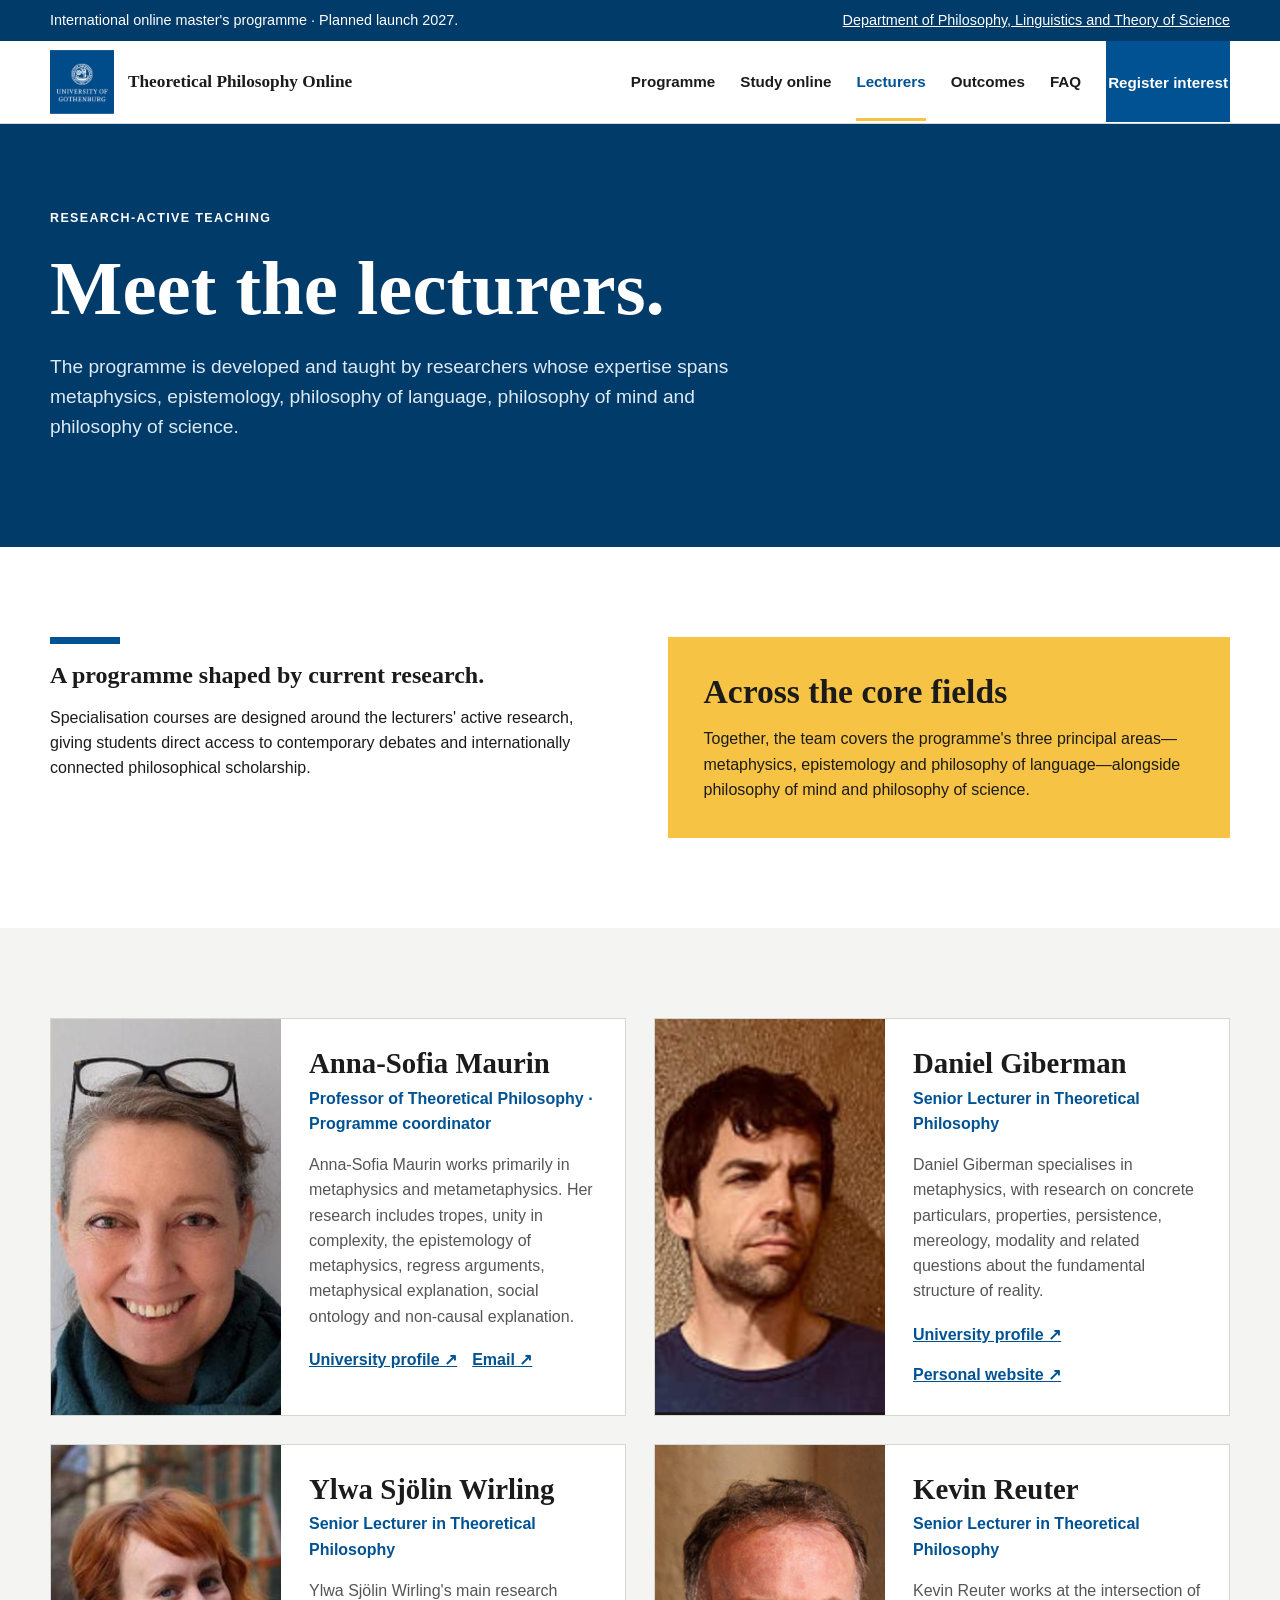
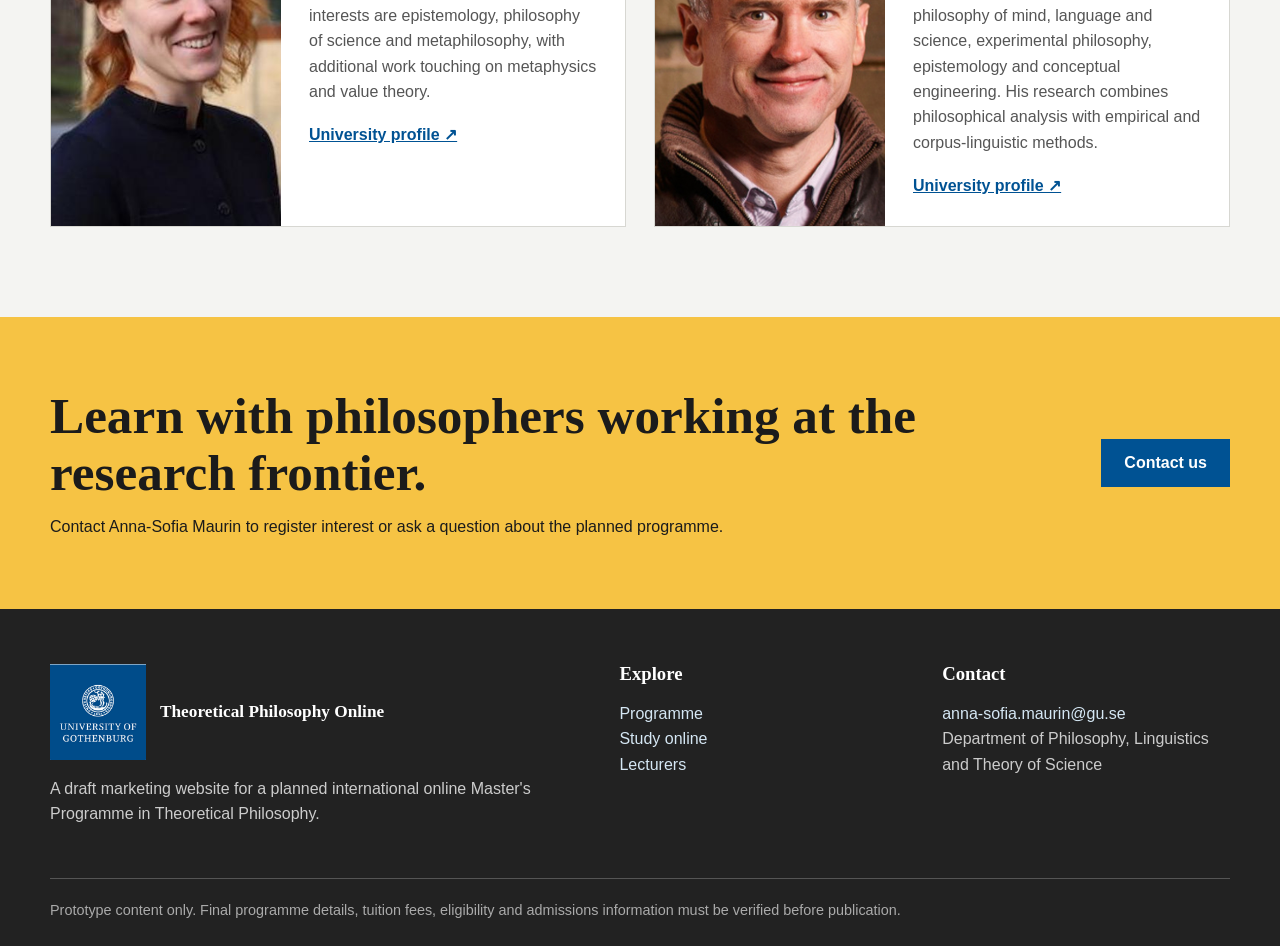
==== lecturers.html @ 655b28df "Add files via upload" ====
<!DOCTYPE html>
<html lang="en">
<head>
  <meta charset="UTF-8" />
  <meta name="viewport" content="width=device-width, initial-scale=1.0" />
  <meta name="description" content="Meet the lecturers teaching the Online Master's Programme in Theoretical Philosophy at the University of Gothenburg." />
  <title>Lecturers | Online Master's in Theoretical Philosophy</title>
  <link rel="stylesheet" href="style.css" />
</head>
<body>
  <div class="topbar"><div class="wrap"><span>International online master's programme · Planned launch 2027.</span><a href="https://www.gu.se/en/flov">Department of Philosophy, Linguistics and Theory of Science</a></div></div>
  <header><div class="wrap"><nav aria-label="Main navigation">
    <a class="brand" href="index.html"><span class="gu-logo-crop" aria-hidden="true"><img src="images/university-of-gothenburg.png" alt=""></span><span class="brand-text"><strong>Theoretical Philosophy Online</strong></span></a>
    <button class="menu" aria-label="Open menu" aria-expanded="false">☰</button>
    <div class="nav-links"><a href="index.html#programme">Programme</a><a href="index.html#study-online">Study online</a><a class="active" href="lecturers.html">Lecturers</a><a href="index.html#outcomes">Outcomes</a><a href="index.html#faq">FAQ</a><a class="btn" href="index.html#interest">Register interest</a></div>
  </nav></div></header>
  <main>
    <section class="page-hero"><div class="wrap"><div class="kicker">Research-active teaching</div><h1>Meet the lecturers.</h1><p>The programme is developed and taught by researchers whose expertise spans metaphysics, epistemology, philosophy of language, philosophy of mind and philosophy of science.</p></div></section>
    <section class="section"><div class="wrap team-intro"><div><div class="blue-rule"></div><h2>A programme shaped by current research.</h2><p>Specialisation courses are designed around the lecturers' active research, giving students direct access to contemporary debates and internationally connected philosophical scholarship.</p></div><aside class="team-callout"><h2>Across the core fields</h2><p>Together, the team covers the programme's three principal areas—metaphysics, epistemology and philosophy of language—alongside philosophy of mind and philosophy of science.</p></aside></div></section>
    <section class="section alt"><div class="wrap staff-grid">
      <article class="staff-card"><div class="staff-photo"><img src="images/anna-sofia-maurin.png" alt="Portrait of Anna-Sofia Maurin" /></div><div class="staff-copy"><h2>Anna-Sofia Maurin</h2><div class="role">Professor of Theoretical Philosophy · Programme coordinator</div><p>Anna-Sofia Maurin works primarily in metaphysics and metametaphysics. Her research includes tropes, unity in complexity, the epistemology of metaphysics, regress arguments, metaphysical explanation, social ontology and non-causal explanation.</p><div class="staff-links"><a href="https://www.gu.se/en/about/find-staff/anna-sofiamaurin">University profile ↗</a><a href="mailto:anna-sofia.maurin@gu.se">Email ↗</a></div></div></article>
      <article class="staff-card"><div class="staff-photo"><img src="images/daniel-giberman.png" alt="Portrait of Daniel Giberman" /></div><div class="staff-copy"><h2>Daniel Giberman</h2><div class="role">Senior Lecturer in Theoretical Philosophy</div><p>Daniel Giberman specialises in metaphysics, with research on concrete particulars, properties, persistence, mereology, modality and related questions about the fundamental structure of reality.</p><div class="staff-links"><a href="https://www.gu.se/en/about/find-staff/danielgiberman">University profile ↗</a><a href="https://www.danielgiberman.com/">Personal website ↗</a></div></div></article>
      <article class="staff-card"><div class="staff-photo"><img src="images/ylwa-sjolin-wirling.png" alt="Portrait of Ylwa Sjölin Wirling" /></div><div class="staff-copy"><h2>Ylwa Sjölin Wirling</h2><div class="role">Senior Lecturer in Theoretical Philosophy</div><p>Ylwa Sjölin Wirling's main research interests are epistemology, philosophy of science and metaphilosophy, with additional work touching on metaphysics and value theory.</p><div class="staff-links"><a href="https://www.gu.se/en/about/find-staff/ylwasjolinwirling">University profile ↗</a></div></div></article>
      <article class="staff-card"><div class="staff-photo"><img src="images/kevin-reuter.png" alt="Portrait of Kevin Reuter" /></div><div class="staff-copy"><h2>Kevin Reuter</h2><div class="role">Senior Lecturer in Theoretical Philosophy</div><p>Kevin Reuter works at the intersection of philosophy of mind, language and science, experimental philosophy, epistemology and conceptual engineering. His research combines philosophical analysis with empirical and corpus-linguistic methods.</p><div class="staff-links"><a href="https://www.gu.se/en/about/find-staff/kevinreuter">University profile ↗</a></div></div></article>
    </div></section>
    <section class="cta"><div class="wrap cta-box"><div><h2>Learn with philosophers working at the research frontier.</h2><p>Contact Anna-Sofia Maurin to register interest or ask a question about the planned programme.</p></div><a class="btn" href="mailto:anna-sofia.maurin@gu.se?subject=Online%20Master%27s%20in%20Theoretical%20Philosophy">Contact us</a></div></section>
  </main>
  <footer><div class="wrap"><div class="footer-grid"><div><a class="brand" href="index.html" style="color:white"><span class="gu-logo-crop gu-logo-footer" aria-hidden="true"><img src="images/university-of-gothenburg.png" alt=""></span><span class="brand-text"><strong>Theoretical Philosophy Online</strong></span></a><p>A draft marketing website for a planned international online Master's Programme in Theoretical Philosophy.</p></div><div><h3>Explore</h3><p><a href="index.html#programme">Programme</a><br><a href="index.html#study-online">Study online</a><br><a href="lecturers.html">Lecturers</a></p></div><div><h3>Contact</h3><p><a href="mailto:anna-sofia.maurin@gu.se">anna-sofia.maurin@gu.se</a><br>Department of Philosophy, Linguistics and Theory of Science</p></div></div><div class="fineprint">Prototype content only. Final programme details, tuition fees, eligibility and admissions information must be verified before publication.</div></div></footer>
  <script>const b=document.querySelector('.menu'),n=document.querySelector('.nav-links');b.addEventListener('click',()=>{const o=n.classList.toggle('open');b.setAttribute('aria-expanded',o?'true':'false')});</script>
</body>
</html>
---- style.css ----
:root{
  --gu-blue:#005293;
  --gu-blue-dark:#003b6a;
  --gu-blue-pale:#e7f1f8;
  --gu-yellow:#f6c344;
  --ink:#1b1b1b;
  --muted:#555;
  --paper:#fff;
  --soft:#f4f4f2;
  --line:#d7d7d2;
  --max:1180px;
}
*{box-sizing:border-box}html{scroll-behavior:smooth}body{margin:0;color:var(--ink);background:var(--paper);font-family:Arial,Helvetica,sans-serif;line-height:1.58}a{color:inherit}.wrap{width:min(calc(100% - 40px),var(--max));margin:auto}.topbar{background:var(--gu-blue-dark);color:#fff;padding:9px 20px;font-size:.9rem}.topbar .wrap{display:flex;justify-content:space-between;gap:20px}.topbar a{color:#fff}header{position:sticky;top:0;z-index:30;background:#fff;border-bottom:1px solid var(--line)}nav{min-height:82px;display:flex;align-items:center;justify-content:space-between;gap:28px}.brand{text-decoration:none;display:flex;align-items:center;gap:14px;font-weight:700}.gu-logo-crop{--logo-size:64px;position:relative;display:block;flex:0 0 var(--logo-size);width:var(--logo-size);height:var(--logo-size);overflow:hidden}.gu-logo-crop img{position:absolute;width:calc(var(--logo-size) * 1.875);max-width:none;height:auto;left:calc(var(--logo-size) * -0.4375);top:calc(var(--logo-size) * -0.109375)}.gu-logo-footer{--logo-size:96px}.brand-text small{display:block;text-transform:uppercase;letter-spacing:.08em;font-size:.65rem;color:var(--muted)}.brand-text strong{display:block;font-family:Georgia,serif;font-size:1.08rem}.nav-links{display:flex;align-items:center;gap:25px}.nav-links a{text-decoration:none;font-weight:700;font-size:.95rem;border-bottom:3px solid transparent;padding:28px 0 24px}.nav-links a:hover,.nav-links a.active{border-color:var(--gu-yellow);color:var(--gu-blue)}.btn{display:inline-flex;align-items:center;justify-content:center;min-height:48px;padding:0 21px;background:var(--gu-blue);color:#fff;text-decoration:none;font-weight:700;border:2px solid var(--gu-blue);transition:.2s}.btn:hover{background:var(--gu-blue-dark);border-color:var(--gu-blue-dark)}.btn-outline{background:transparent;color:var(--gu-blue)}.menu{display:none;border:0;background:none;font-size:1.6rem}.hero{background:linear-gradient(90deg,var(--gu-blue-dark) 0 67%,var(--gu-yellow) 67%);color:#fff}.hero-grid{display:grid;grid-template-columns:1.45fr .55fr;min-height:650px}.hero-copy{padding:105px 70px 95px 0}.kicker{text-transform:uppercase;letter-spacing:.11em;font-weight:700;font-size:.78rem;margin-bottom:18px}.hero h1,.page-hero h1,h2,h3{font-family:Georgia,'Times New Roman',serif;line-height:1.12;margin:0}.hero h1{font-size:clamp(3.2rem,6.3vw,6.4rem);max-width:850px}.hero p{font-size:1.22rem;max-width:700px;color:#e3eef5;margin:27px 0 32px}.hero-actions{display:flex;flex-wrap:wrap;gap:12px}.hero .btn{background:#fff;color:var(--gu-blue-dark);border-color:#fff}.hero .btn-outline{background:transparent;color:#fff}.hero-side{color:var(--ink);display:flex;align-items:flex-end;padding:45px 0 45px 38px}.factbox{background:#fff;padding:30px;width:100%;box-shadow:0 14px 35px rgba(0,0,0,.13)}.factbox h3{font-size:1.7rem;margin-bottom:15px}.fact{padding:14px 0;border-top:1px solid var(--line)}.fact strong{display:block;color:var(--gu-blue)}.fact span{font-size:.94rem;color:var(--muted)}.section{padding:90px 0}.section.alt{background:var(--soft)}.section-head{max-width:800px;margin-bottom:42px}.section-head h2{font-size:clamp(2.4rem,4.2vw,4.2rem)}.section-head p{font-size:1.12rem;color:var(--muted);margin:17px 0 0}.blue-rule{width:70px;height:7px;background:var(--gu-blue);margin-bottom:18px}.pillar-grid{display:grid;grid-template-columns:repeat(4,1fr);gap:22px}.pillar{border-top:8px solid var(--gu-blue);background:#fff;padding:28px 24px;min-height:245px}.pillar:nth-child(even){border-color:var(--gu-yellow)}.pillar h3{font-size:1.45rem;margin:22px 0 10px}.pillar p{color:var(--muted);margin:0}.programme-grid{display:grid;grid-template-columns:.85fr 1.15fr;gap:55px}.programme-note{background:var(--gu-blue);color:#fff;padding:38px;align-self:start;position:sticky;top:110px}.programme-note h3{font-size:2rem}.programme-note p{color:#dceaf4}.mini-list{display:grid;gap:12px;margin-top:25px}.mini-list b{display:inline-block;width:50px;color:var(--gu-yellow)}.courses{display:grid;gap:16px}.course{background:#fff;border:1px solid var(--line);display:grid;grid-template-columns:100px 1fr}.course-code{background:var(--gu-blue-pale);color:var(--gu-blue);font-weight:800;display:grid;place-items:center;text-align:center;padding:20px}.course-copy{padding:24px}.course h3{font-size:1.45rem;margin-bottom:7px}.course p{margin:0;color:var(--muted)}.format-grid{display:grid;grid-template-columns:1fr 1fr;gap:24px}.format-card{padding:38px;background:var(--gu-blue);color:#fff}.format-card.yellow{background:var(--gu-yellow);color:var(--ink)}.format-card h3{font-size:2rem;margin-bottom:14px}.checklist{display:grid;gap:10px;margin-top:20px}.checklist div:before{content:'→';font-weight:800;margin-right:10px}.timeline{display:grid;grid-template-columns:repeat(4,1fr);border-top:6px solid var(--gu-blue)}.step{padding:25px 24px 0 0}.step b{display:block;color:var(--gu-blue);margin-bottom:8px}.step span{color:var(--muted)}.quote{background:var(--gu-blue-dark);color:#fff;padding:55px;display:grid;grid-template-columns:1fr auto;gap:35px;align-items:end}.quote blockquote{font-family:Georgia,serif;font-size:clamp(2rem,3.8vw,3.8rem);line-height:1.14;margin:0}.quote p{color:#dceaf4}.faq{max-width:900px}.faq details{border-top:1px solid var(--line);padding:0}.faq summary{font-weight:700;cursor:pointer;padding:20px 0}.faq p{color:var(--muted);margin:0 0 20px}.cta{background:var(--gu-yellow);padding:70px 0}.cta-box{display:grid;grid-template-columns:1fr auto;gap:35px;align-items:center}.cta h2{font-size:clamp(2.2rem,4vw,4rem)}.cta p{margin:12px 0 0;max-width:720px}.page-hero{background:var(--gu-blue-dark);color:#fff;padding:85px 0}.page-hero h1{font-size:clamp(3rem,6vw,5.7rem);max-width:850px}.page-hero p{font-size:1.2rem;color:#dceaf4;max-width:730px}.staff-grid{display:grid;grid-template-columns:1fr 1fr;gap:28px}.staff-card{border:1px solid var(--line);background:#fff;display:grid;grid-template-columns:230px 1fr;min-height:310px}.staff-monogram{background:var(--gu-blue-pale);display:grid;place-items:center;font-family:Georgia,serif;font-size:3rem;color:var(--gu-blue)}.staff-card:nth-child(2n) .staff-monogram{background:#fff1bf;color:#6b4d00}.staff-copy{padding:28px}.staff-copy h2{font-size:1.8rem}.role{font-weight:700;color:var(--gu-blue);margin:6px 0 15px}.staff-copy p{color:var(--muted)}.staff-links{display:flex;flex-wrap:wrap;gap:15px;margin-top:18px}.staff-links a{color:var(--gu-blue);font-weight:700}.team-intro{display:grid;grid-template-columns:1fr 1fr;gap:55px;align-items:start}.team-callout{background:var(--gu-yellow);padding:36px}.team-callout h2{font-size:2.1rem}.team-callout p{margin-bottom:0}footer{background:#222;color:#fff;padding:55px 0 25px}.footer-grid{display:grid;grid-template-columns:1.3fr .7fr .7fr;gap:35px}footer a{color:#d5e7f4;text-decoration:none}footer p{color:#ccc}.fineprint{border-top:1px solid #555;padding-top:20px;margin-top:35px;color:#aaa;font-size:.9rem}
@media(max-width:920px){.menu{display:block}.nav-links{display:none;position:absolute;top:82px;left:0;right:0;background:#fff;padding:20px;flex-direction:column;align-items:flex-start;border-bottom:1px solid var(--line)}.nav-links.open{display:flex}.nav-links a{padding:8px 0}.hero{background:var(--gu-blue-dark)}.hero-grid,.programme-grid,.format-grid,.cta-box,.footer-grid,.team-intro{grid-template-columns:1fr}.hero-copy{padding:80px 0 40px}.hero-side{padding:0 0 55px}.programme-note{position:static}.pillar-grid,.timeline,.staff-grid{grid-template-columns:1fr 1fr}.quote{grid-template-columns:1fr}.staff-card{grid-template-columns:190px 1fr}}
@media(max-width:640px){.wrap{width:min(calc(100% - 24px),var(--max))}.topbar .wrap{display:block}.brand-text small{display:none}.brand-text strong{font-size:.9rem}.gu-logo-crop{--logo-size:52px}.gu-logo-footer{--logo-size:82px}.section{padding:65px 0}.pillar-grid,.timeline,.staff-grid{grid-template-columns:1fr}.course{grid-template-columns:1fr}.course-code{min-height:70px}.quote{padding:34px 24px}.staff-card{grid-template-columns:1fr}.staff-monogram{min-height:130px}.hero h1{font-size:3.3rem}}

/* Lecturer portraits */
.staff-photo{min-height:310px;overflow:hidden;background:var(--gu-blue-pale)}
.staff-photo img{display:block;width:100%;height:100%;min-height:310px;object-fit:cover;object-position:center top}
.staff-card:nth-child(1) .staff-photo img{object-position:center 24%}
.staff-card:nth-child(2) .staff-photo img{object-position:center 20%}
.staff-card:nth-child(3) .staff-photo img{object-position:center 18%}
.staff-card:nth-child(4) .staff-photo img{object-position:center 20%}
@media(max-width:920px){.staff-photo,.staff-photo img{min-height:300px}}
@media(max-width:640px){.staff-photo,.staff-photo img{height:340px;min-height:340px}}
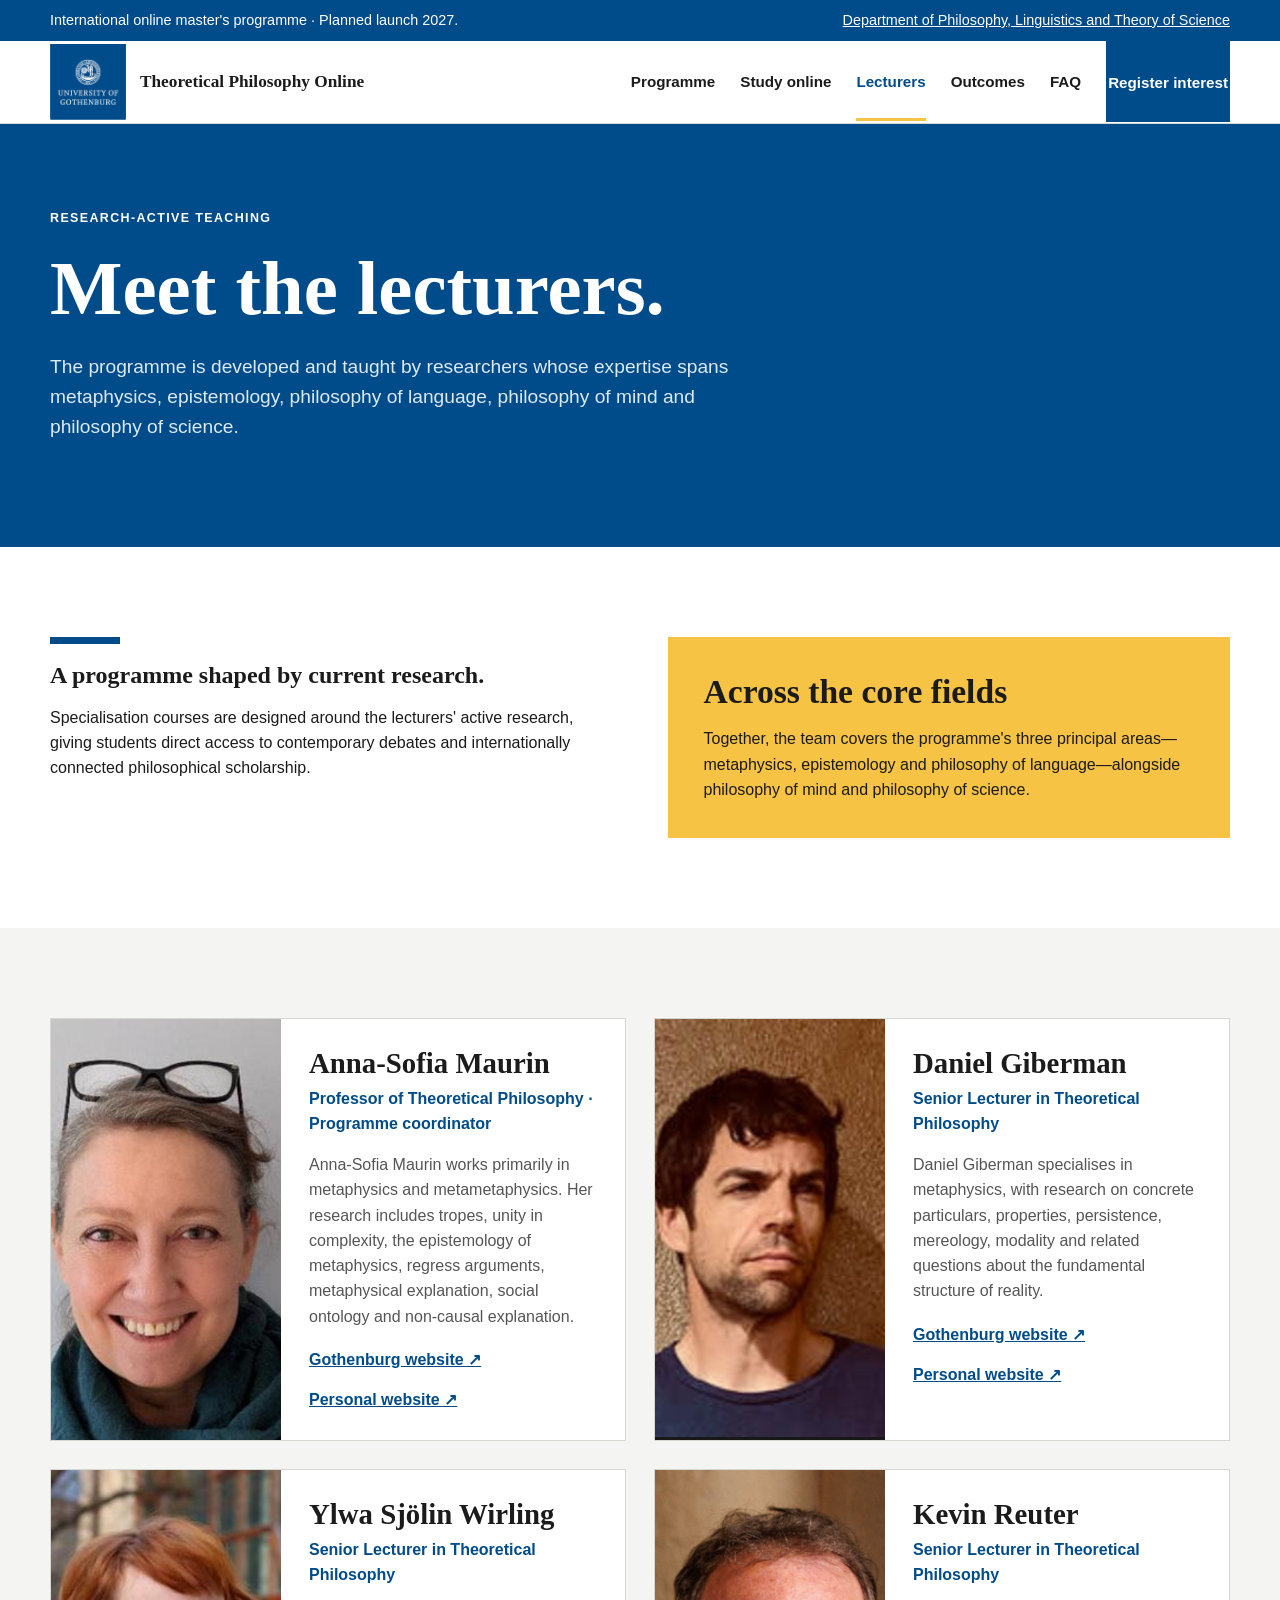
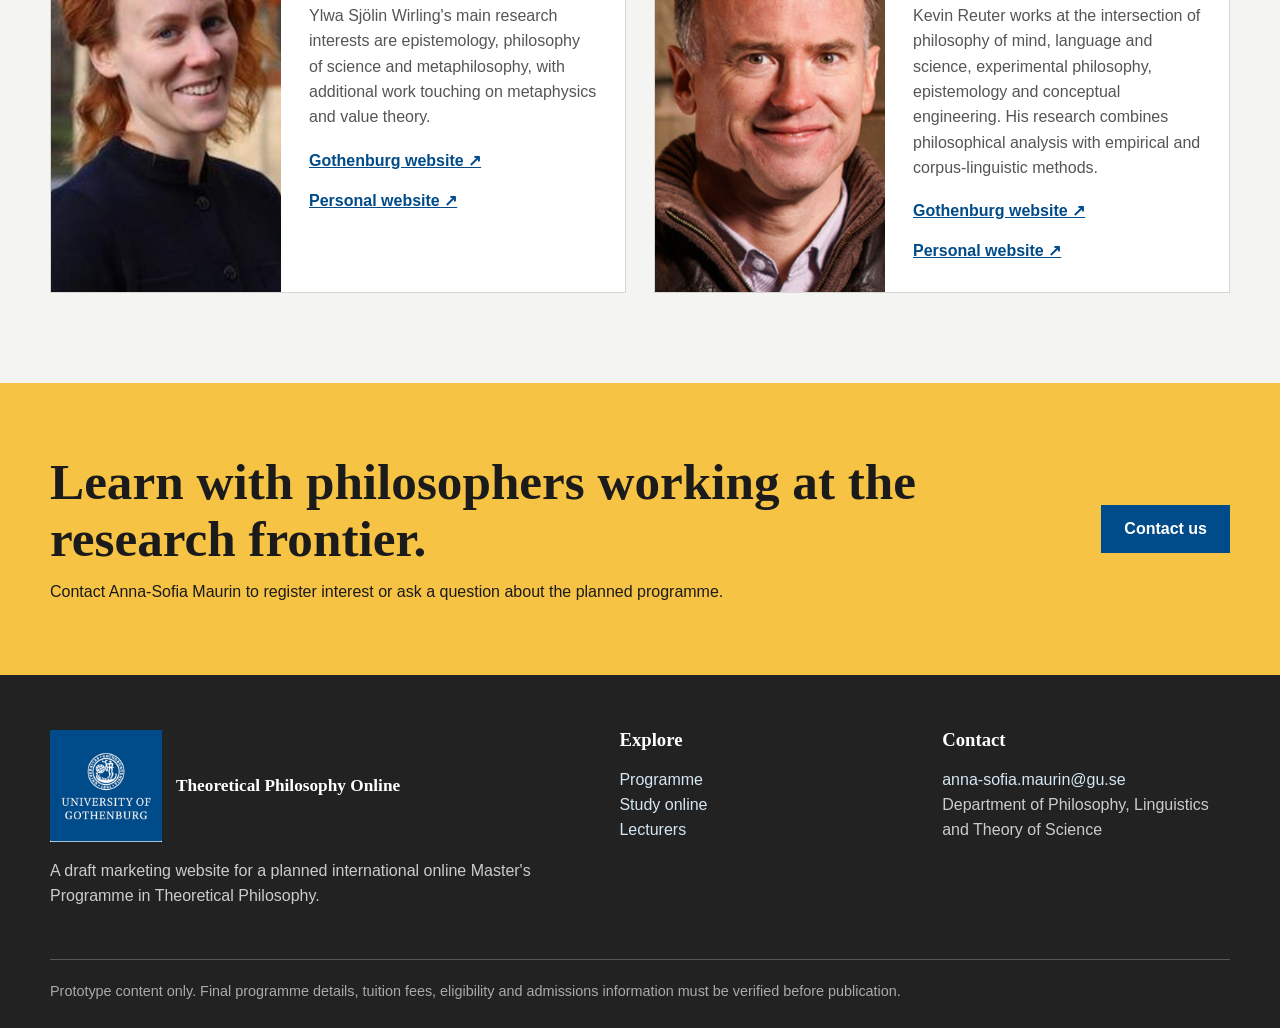
==== commit aef56963: "Add files via upload" ====
--- a/lecturers.html
+++ b/lecturers.html
@@ -18,10 +18,10 @@
     <section class="page-hero"><div class="wrap"><div class="kicker">Research-active teaching</div><h1>Meet the lecturers.</h1><p>The programme is developed and taught by researchers whose expertise spans metaphysics, epistemology, philosophy of language, philosophy of mind and philosophy of science.</p></div></section>
     <section class="section"><div class="wrap team-intro"><div><div class="blue-rule"></div><h2>A programme shaped by current research.</h2><p>Specialisation courses are designed around the lecturers' active research, giving students direct access to contemporary debates and internationally connected philosophical scholarship.</p></div><aside class="team-callout"><h2>Across the core fields</h2><p>Together, the team covers the programme's three principal areas—metaphysics, epistemology and philosophy of language—alongside philosophy of mind and philosophy of science.</p></aside></div></section>
     <section class="section alt"><div class="wrap staff-grid">
-      <article class="staff-card"><div class="staff-photo"><img src="images/anna-sofia-maurin.png" alt="Portrait of Anna-Sofia Maurin" /></div><div class="staff-copy"><h2>Anna-Sofia Maurin</h2><div class="role">Professor of Theoretical Philosophy · Programme coordinator</div><p>Anna-Sofia Maurin works primarily in metaphysics and metametaphysics. Her research includes tropes, unity in complexity, the epistemology of metaphysics, regress arguments, metaphysical explanation, social ontology and non-causal explanation.</p><div class="staff-links"><a href="https://www.gu.se/en/about/find-staff/anna-sofiamaurin">University profile ↗</a><a href="mailto:anna-sofia.maurin@gu.se">Email ↗</a></div></div></article>
-      <article class="staff-card"><div class="staff-photo"><img src="images/daniel-giberman.png" alt="Portrait of Daniel Giberman" /></div><div class="staff-copy"><h2>Daniel Giberman</h2><div class="role">Senior Lecturer in Theoretical Philosophy</div><p>Daniel Giberman specialises in metaphysics, with research on concrete particulars, properties, persistence, mereology, modality and related questions about the fundamental structure of reality.</p><div class="staff-links"><a href="https://www.gu.se/en/about/find-staff/danielgiberman">University profile ↗</a><a href="https://www.danielgiberman.com/">Personal website ↗</a></div></div></article>
-      <article class="staff-card"><div class="staff-photo"><img src="images/ylwa-sjolin-wirling.png" alt="Portrait of Ylwa Sjölin Wirling" /></div><div class="staff-copy"><h2>Ylwa Sjölin Wirling</h2><div class="role">Senior Lecturer in Theoretical Philosophy</div><p>Ylwa Sjölin Wirling's main research interests are epistemology, philosophy of science and metaphilosophy, with additional work touching on metaphysics and value theory.</p><div class="staff-links"><a href="https://www.gu.se/en/about/find-staff/ylwasjolinwirling">University profile ↗</a></div></div></article>
-      <article class="staff-card"><div class="staff-photo"><img src="images/kevin-reuter.png" alt="Portrait of Kevin Reuter" /></div><div class="staff-copy"><h2>Kevin Reuter</h2><div class="role">Senior Lecturer in Theoretical Philosophy</div><p>Kevin Reuter works at the intersection of philosophy of mind, language and science, experimental philosophy, epistemology and conceptual engineering. His research combines philosophical analysis with empirical and corpus-linguistic methods.</p><div class="staff-links"><a href="https://www.gu.se/en/about/find-staff/kevinreuter">University profile ↗</a></div></div></article>
+      <article class="staff-card"><div class="staff-photo"><img src="images/anna-sofia-maurin.png" alt="Portrait of Anna-Sofia Maurin" /></div><div class="staff-copy"><h2>Anna-Sofia Maurin</h2><div class="role">Professor of Theoretical Philosophy · Programme coordinator</div><p>Anna-Sofia Maurin works primarily in metaphysics and metametaphysics. Her research includes tropes, unity in complexity, the epistemology of metaphysics, regress arguments, metaphysical explanation, social ontology and non-causal explanation.</p><div class="staff-links"><a href="https://www.gu.se/en/about/find-staff/anna-sofiamaurin">Gothenburg website ↗</a><a href="https://annasofiamaurin.wordpress.com/">Personal website ↗</a></div></div></article>
+      <article class="staff-card"><div class="staff-photo"><img src="images/daniel-giberman.png" alt="Portrait of Daniel Giberman" /></div><div class="staff-copy"><h2>Daniel Giberman</h2><div class="role">Senior Lecturer in Theoretical Philosophy</div><p>Daniel Giberman specialises in metaphysics, with research on concrete particulars, properties, persistence, mereology, modality and related questions about the fundamental structure of reality.</p><div class="staff-links"><a href="https://www.gu.se/en/about/find-staff/danielgiberman">Gothenburg website ↗</a><a href="https://www.danielgiberman.com/">Personal website ↗</a></div></div></article>
+      <article class="staff-card"><div class="staff-photo"><img src="images/ylwa-sjolin-wirling.png" alt="Portrait of Ylwa Sjölin Wirling" /></div><div class="staff-copy"><h2>Ylwa Sjölin Wirling</h2><div class="role">Senior Lecturer in Theoretical Philosophy</div><p>Ylwa Sjölin Wirling's main research interests are epistemology, philosophy of science and metaphilosophy, with additional work touching on metaphysics and value theory.</p><div class="staff-links"><a href="https://www.gu.se/en/about/find-staff/ylwasjolinwirling">Gothenburg website ↗</a><a href="https://sites.google.com/view/ylwasjolinwirling/home">Personal website ↗</a></div></div></article>
+      <article class="staff-card"><div class="staff-photo"><img src="images/kevin-reuter.png" alt="Portrait of Kevin Reuter" /></div><div class="staff-copy"><h2>Kevin Reuter</h2><div class="role">Senior Lecturer in Theoretical Philosophy</div><p>Kevin Reuter works at the intersection of philosophy of mind, language and science, experimental philosophy, epistemology and conceptual engineering. His research combines philosophical analysis with empirical and corpus-linguistic methods.</p><div class="staff-links"><a href="https://www.gu.se/en/about/find-staff/kevinreuter">Gothenburg website ↗</a><a href="https://www.kevinreuter.com/">Personal website ↗</a></div></div></article>
     </div></section>
     <section class="cta"><div class="wrap cta-box"><div><h2>Learn with philosophers working at the research frontier.</h2><p>Contact Anna-Sofia Maurin to register interest or ask a question about the planned programme.</p></div><a class="btn" href="mailto:anna-sofia.maurin@gu.se?subject=Online%20Master%27s%20in%20Theoretical%20Philosophy">Contact us</a></div></section>
   </main>
--- a/style.css
+++ b/style.css
@@ -1,6 +1,6 @@
 :root{
-  --gu-blue:#005293;
-  --gu-blue-dark:#003b6a;
+  --gu-blue:#004B89;
+  --gu-blue-dark:#004B89;
   --gu-blue-pale:#e7f1f8;
   --gu-yellow:#f6c344;
   --ink:#1b1b1b;
@@ -10,9 +10,9 @@
   --line:#d7d7d2;
   --max:1180px;
 }
-*{box-sizing:border-box}html{scroll-behavior:smooth}body{margin:0;color:var(--ink);background:var(--paper);font-family:Arial,Helvetica,sans-serif;line-height:1.58}a{color:inherit}.wrap{width:min(calc(100% - 40px),var(--max));margin:auto}.topbar{background:var(--gu-blue-dark);color:#fff;padding:9px 20px;font-size:.9rem}.topbar .wrap{display:flex;justify-content:space-between;gap:20px}.topbar a{color:#fff}header{position:sticky;top:0;z-index:30;background:#fff;border-bottom:1px solid var(--line)}nav{min-height:82px;display:flex;align-items:center;justify-content:space-between;gap:28px}.brand{text-decoration:none;display:flex;align-items:center;gap:14px;font-weight:700}.gu-logo-crop{--logo-size:64px;position:relative;display:block;flex:0 0 var(--logo-size);width:var(--logo-size);height:var(--logo-size);overflow:hidden}.gu-logo-crop img{position:absolute;width:calc(var(--logo-size) * 1.875);max-width:none;height:auto;left:calc(var(--logo-size) * -0.4375);top:calc(var(--logo-size) * -0.109375)}.gu-logo-footer{--logo-size:96px}.brand-text small{display:block;text-transform:uppercase;letter-spacing:.08em;font-size:.65rem;color:var(--muted)}.brand-text strong{display:block;font-family:Georgia,serif;font-size:1.08rem}.nav-links{display:flex;align-items:center;gap:25px}.nav-links a{text-decoration:none;font-weight:700;font-size:.95rem;border-bottom:3px solid transparent;padding:28px 0 24px}.nav-links a:hover,.nav-links a.active{border-color:var(--gu-yellow);color:var(--gu-blue)}.btn{display:inline-flex;align-items:center;justify-content:center;min-height:48px;padding:0 21px;background:var(--gu-blue);color:#fff;text-decoration:none;font-weight:700;border:2px solid var(--gu-blue);transition:.2s}.btn:hover{background:var(--gu-blue-dark);border-color:var(--gu-blue-dark)}.btn-outline{background:transparent;color:var(--gu-blue)}.menu{display:none;border:0;background:none;font-size:1.6rem}.hero{background:linear-gradient(90deg,var(--gu-blue-dark) 0 67%,var(--gu-yellow) 67%);color:#fff}.hero-grid{display:grid;grid-template-columns:1.45fr .55fr;min-height:650px}.hero-copy{padding:105px 70px 95px 0}.kicker{text-transform:uppercase;letter-spacing:.11em;font-weight:700;font-size:.78rem;margin-bottom:18px}.hero h1,.page-hero h1,h2,h3{font-family:Georgia,'Times New Roman',serif;line-height:1.12;margin:0}.hero h1{font-size:clamp(3.2rem,6.3vw,6.4rem);max-width:850px}.hero p{font-size:1.22rem;max-width:700px;color:#e3eef5;margin:27px 0 32px}.hero-actions{display:flex;flex-wrap:wrap;gap:12px}.hero .btn{background:#fff;color:var(--gu-blue-dark);border-color:#fff}.hero .btn-outline{background:transparent;color:#fff}.hero-side{color:var(--ink);display:flex;align-items:flex-end;padding:45px 0 45px 38px}.factbox{background:#fff;padding:30px;width:100%;box-shadow:0 14px 35px rgba(0,0,0,.13)}.factbox h3{font-size:1.7rem;margin-bottom:15px}.fact{padding:14px 0;border-top:1px solid var(--line)}.fact strong{display:block;color:var(--gu-blue)}.fact span{font-size:.94rem;color:var(--muted)}.section{padding:90px 0}.section.alt{background:var(--soft)}.section-head{max-width:800px;margin-bottom:42px}.section-head h2{font-size:clamp(2.4rem,4.2vw,4.2rem)}.section-head p{font-size:1.12rem;color:var(--muted);margin:17px 0 0}.blue-rule{width:70px;height:7px;background:var(--gu-blue);margin-bottom:18px}.pillar-grid{display:grid;grid-template-columns:repeat(4,1fr);gap:22px}.pillar{border-top:8px solid var(--gu-blue);background:#fff;padding:28px 24px;min-height:245px}.pillar:nth-child(even){border-color:var(--gu-yellow)}.pillar h3{font-size:1.45rem;margin:22px 0 10px}.pillar p{color:var(--muted);margin:0}.programme-grid{display:grid;grid-template-columns:.85fr 1.15fr;gap:55px}.programme-note{background:var(--gu-blue);color:#fff;padding:38px;align-self:start;position:sticky;top:110px}.programme-note h3{font-size:2rem}.programme-note p{color:#dceaf4}.mini-list{display:grid;gap:12px;margin-top:25px}.mini-list b{display:inline-block;width:50px;color:var(--gu-yellow)}.courses{display:grid;gap:16px}.course{background:#fff;border:1px solid var(--line);display:grid;grid-template-columns:100px 1fr}.course-code{background:var(--gu-blue-pale);color:var(--gu-blue);font-weight:800;display:grid;place-items:center;text-align:center;padding:20px}.course-copy{padding:24px}.course h3{font-size:1.45rem;margin-bottom:7px}.course p{margin:0;color:var(--muted)}.format-grid{display:grid;grid-template-columns:1fr 1fr;gap:24px}.format-card{padding:38px;background:var(--gu-blue);color:#fff}.format-card.yellow{background:var(--gu-yellow);color:var(--ink)}.format-card h3{font-size:2rem;margin-bottom:14px}.checklist{display:grid;gap:10px;margin-top:20px}.checklist div:before{content:'→';font-weight:800;margin-right:10px}.timeline{display:grid;grid-template-columns:repeat(4,1fr);border-top:6px solid var(--gu-blue)}.step{padding:25px 24px 0 0}.step b{display:block;color:var(--gu-blue);margin-bottom:8px}.step span{color:var(--muted)}.quote{background:var(--gu-blue-dark);color:#fff;padding:55px;display:grid;grid-template-columns:1fr auto;gap:35px;align-items:end}.quote blockquote{font-family:Georgia,serif;font-size:clamp(2rem,3.8vw,3.8rem);line-height:1.14;margin:0}.quote p{color:#dceaf4}.faq{max-width:900px}.faq details{border-top:1px solid var(--line);padding:0}.faq summary{font-weight:700;cursor:pointer;padding:20px 0}.faq p{color:var(--muted);margin:0 0 20px}.cta{background:var(--gu-yellow);padding:70px 0}.cta-box{display:grid;grid-template-columns:1fr auto;gap:35px;align-items:center}.cta h2{font-size:clamp(2.2rem,4vw,4rem)}.cta p{margin:12px 0 0;max-width:720px}.page-hero{background:var(--gu-blue-dark);color:#fff;padding:85px 0}.page-hero h1{font-size:clamp(3rem,6vw,5.7rem);max-width:850px}.page-hero p{font-size:1.2rem;color:#dceaf4;max-width:730px}.staff-grid{display:grid;grid-template-columns:1fr 1fr;gap:28px}.staff-card{border:1px solid var(--line);background:#fff;display:grid;grid-template-columns:230px 1fr;min-height:310px}.staff-monogram{background:var(--gu-blue-pale);display:grid;place-items:center;font-family:Georgia,serif;font-size:3rem;color:var(--gu-blue)}.staff-card:nth-child(2n) .staff-monogram{background:#fff1bf;color:#6b4d00}.staff-copy{padding:28px}.staff-copy h2{font-size:1.8rem}.role{font-weight:700;color:var(--gu-blue);margin:6px 0 15px}.staff-copy p{color:var(--muted)}.staff-links{display:flex;flex-wrap:wrap;gap:15px;margin-top:18px}.staff-links a{color:var(--gu-blue);font-weight:700}.team-intro{display:grid;grid-template-columns:1fr 1fr;gap:55px;align-items:start}.team-callout{background:var(--gu-yellow);padding:36px}.team-callout h2{font-size:2.1rem}.team-callout p{margin-bottom:0}footer{background:#222;color:#fff;padding:55px 0 25px}.footer-grid{display:grid;grid-template-columns:1.3fr .7fr .7fr;gap:35px}footer a{color:#d5e7f4;text-decoration:none}footer p{color:#ccc}.fineprint{border-top:1px solid #555;padding-top:20px;margin-top:35px;color:#aaa;font-size:.9rem}
+*{box-sizing:border-box}html{scroll-behavior:smooth}body{margin:0;color:var(--ink);background:var(--paper);font-family:Arial,Helvetica,sans-serif;line-height:1.58}a{color:inherit}.wrap{width:min(calc(100% - 40px),var(--max));margin:auto}.topbar{background:var(--gu-blue-dark);color:#fff;padding:9px 20px;font-size:.9rem}.topbar .wrap{display:flex;justify-content:space-between;gap:20px}.topbar a{color:#fff}header{position:sticky;top:0;z-index:30;background:#fff;border-bottom:1px solid var(--line)}nav{min-height:82px;display:flex;align-items:center;justify-content:space-between;gap:28px}.brand{text-decoration:none;display:flex;align-items:center;gap:14px;font-weight:700}.gu-logo-crop{--logo-size:76px;position:relative;display:block;flex:0 0 var(--logo-size);width:var(--logo-size);height:var(--logo-size);overflow:hidden}.gu-logo-crop img{position:absolute;width:calc(var(--logo-size) * 1.875);max-width:none;height:auto;left:calc(var(--logo-size) * -0.4375);top:calc(var(--logo-size) * -0.109375)}.gu-logo-footer{--logo-size:112px}.brand-text small{display:block;text-transform:uppercase;letter-spacing:.08em;font-size:.65rem;color:var(--muted)}.brand-text strong{display:block;font-family:Georgia,serif;font-size:1.08rem}.nav-links{display:flex;align-items:center;gap:25px}.nav-links a{text-decoration:none;font-weight:700;font-size:.95rem;border-bottom:3px solid transparent;padding:28px 0 24px}.nav-links a:hover,.nav-links a.active{border-color:var(--gu-yellow);color:var(--gu-blue)}.btn{display:inline-flex;align-items:center;justify-content:center;min-height:48px;padding:0 21px;background:var(--gu-blue);color:#fff;text-decoration:none;font-weight:700;border:2px solid var(--gu-blue);transition:.2s}.btn:hover{background:var(--gu-blue-dark);border-color:var(--gu-blue-dark)}.btn-outline{background:transparent;color:var(--gu-blue)}.menu{display:none;border:0;background:none;font-size:1.6rem}.hero{background:linear-gradient(90deg,var(--gu-blue-dark) 0 67%,var(--gu-yellow) 67%);color:#fff}.hero-grid{display:grid;grid-template-columns:1.45fr .55fr;min-height:650px}.hero-copy{padding:105px 70px 95px 0}.kicker{text-transform:uppercase;letter-spacing:.11em;font-weight:700;font-size:.78rem;margin-bottom:18px}.hero h1,.page-hero h1,h2,h3{font-family:Georgia,'Times New Roman',serif;line-height:1.12;margin:0}.hero h1{font-size:clamp(3.2rem,6.3vw,6.4rem);max-width:850px}.hero p{font-size:1.22rem;max-width:700px;color:#e3eef5;margin:27px 0 32px}.hero-actions{display:flex;flex-wrap:wrap;gap:12px}.hero .btn{background:#fff;color:var(--gu-blue-dark);border-color:#fff}.hero .btn-outline{background:transparent;color:#fff}.hero-side{color:var(--ink);display:flex;align-items:flex-end;padding:45px 0 45px 38px}.factbox{background:#fff;padding:30px;width:100%;box-shadow:0 14px 35px rgba(0,0,0,.13)}.factbox h3{font-size:1.7rem;margin-bottom:15px}.fact{padding:14px 0;border-top:1px solid var(--line)}.fact strong{display:block;color:var(--gu-blue)}.fact span{font-size:.94rem;color:var(--muted)}.section{padding:90px 0}.section.alt{background:var(--soft)}.section-head{max-width:800px;margin-bottom:42px}.section-head h2{font-size:clamp(2.4rem,4.2vw,4.2rem)}.section-head p{font-size:1.12rem;color:var(--muted);margin:17px 0 0}.blue-rule{width:70px;height:7px;background:var(--gu-blue);margin-bottom:18px}.pillar-grid{display:grid;grid-template-columns:repeat(4,1fr);gap:22px}.pillar{border-top:8px solid var(--gu-blue);background:#fff;padding:28px 24px;min-height:245px}.pillar:nth-child(even){border-color:var(--gu-yellow)}.pillar h3{font-size:1.45rem;margin:22px 0 10px}.pillar p{color:var(--muted);margin:0}.programme-grid{display:grid;grid-template-columns:.85fr 1.15fr;gap:55px}.programme-note{background:var(--gu-blue);color:#fff;padding:38px;align-self:start;position:sticky;top:110px}.programme-note h3{font-size:2rem}.programme-note p{color:#dceaf4}.mini-list{display:grid;gap:12px;margin-top:25px}.mini-list b{display:inline-block;width:50px;color:var(--gu-yellow)}.courses{display:grid;gap:16px}.course{background:#fff;border:1px solid var(--line);display:grid;grid-template-columns:100px 1fr}.course-code{background:var(--gu-blue-pale);color:var(--gu-blue);font-weight:800;display:grid;place-items:center;text-align:center;padding:20px}.course-copy{padding:24px}.course h3{font-size:1.45rem;margin-bottom:7px}.course p{margin:0;color:var(--muted)}.format-grid{display:grid;grid-template-columns:1fr 1fr;gap:24px}.format-card{padding:38px;background:var(--gu-blue);color:#fff}.format-card.yellow{background:var(--gu-yellow);color:var(--ink)}.format-card h3{font-size:2rem;margin-bottom:14px}.checklist{display:grid;gap:10px;margin-top:20px}.checklist div:before{content:'→';font-weight:800;margin-right:10px}.timeline{display:grid;grid-template-columns:repeat(4,1fr);border-top:6px solid var(--gu-blue)}.step{padding:25px 24px 0 0}.step b{display:block;color:var(--gu-blue);margin-bottom:8px}.step span{color:var(--muted)}.quote{background:var(--gu-blue-dark);color:#fff;padding:55px;display:grid;grid-template-columns:1fr auto;gap:35px;align-items:end}.quote blockquote{font-family:Georgia,serif;font-size:clamp(2rem,3.8vw,3.8rem);line-height:1.14;margin:0}.quote p{color:#dceaf4}.faq{max-width:900px}.faq details{border-top:1px solid var(--line);padding:0}.faq summary{font-weight:700;cursor:pointer;padding:20px 0}.faq p{color:var(--muted);margin:0 0 20px}.cta{background:var(--gu-yellow);padding:70px 0}.cta-box{display:grid;grid-template-columns:1fr auto;gap:35px;align-items:center}.cta h2{font-size:clamp(2.2rem,4vw,4rem)}.cta p{margin:12px 0 0;max-width:720px}.page-hero{background:var(--gu-blue-dark);color:#fff;padding:85px 0}.page-hero h1{font-size:clamp(3rem,6vw,5.7rem);max-width:850px}.page-hero p{font-size:1.2rem;color:#dceaf4;max-width:730px}.staff-grid{display:grid;grid-template-columns:1fr 1fr;gap:28px}.staff-card{border:1px solid var(--line);background:#fff;display:grid;grid-template-columns:230px 1fr;min-height:310px}.staff-monogram{background:var(--gu-blue-pale);display:grid;place-items:center;font-family:Georgia,serif;font-size:3rem;color:var(--gu-blue)}.staff-card:nth-child(2n) .staff-monogram{background:#fff1bf;color:#6b4d00}.staff-copy{padding:28px}.staff-copy h2{font-size:1.8rem}.role{font-weight:700;color:var(--gu-blue);margin:6px 0 15px}.staff-copy p{color:var(--muted)}.staff-links{display:flex;flex-wrap:wrap;gap:15px;margin-top:18px}.staff-links a{color:var(--gu-blue);font-weight:700}.team-intro{display:grid;grid-template-columns:1fr 1fr;gap:55px;align-items:start}.team-callout{background:var(--gu-yellow);padding:36px}.team-callout h2{font-size:2.1rem}.team-callout p{margin-bottom:0}footer{background:#222;color:#fff;padding:55px 0 25px}.footer-grid{display:grid;grid-template-columns:1.3fr .7fr .7fr;gap:35px}footer a{color:#d5e7f4;text-decoration:none}footer p{color:#ccc}.fineprint{border-top:1px solid #555;padding-top:20px;margin-top:35px;color:#aaa;font-size:.9rem}
 @media(max-width:920px){.menu{display:block}.nav-links{display:none;position:absolute;top:82px;left:0;right:0;background:#fff;padding:20px;flex-direction:column;align-items:flex-start;border-bottom:1px solid var(--line)}.nav-links.open{display:flex}.nav-links a{padding:8px 0}.hero{background:var(--gu-blue-dark)}.hero-grid,.programme-grid,.format-grid,.cta-box,.footer-grid,.team-intro{grid-template-columns:1fr}.hero-copy{padding:80px 0 40px}.hero-side{padding:0 0 55px}.programme-note{position:static}.pillar-grid,.timeline,.staff-grid{grid-template-columns:1fr 1fr}.quote{grid-template-columns:1fr}.staff-card{grid-template-columns:190px 1fr}}
-@media(max-width:640px){.wrap{width:min(calc(100% - 24px),var(--max))}.topbar .wrap{display:block}.brand-text small{display:none}.brand-text strong{font-size:.9rem}.gu-logo-crop{--logo-size:52px}.gu-logo-footer{--logo-size:82px}.section{padding:65px 0}.pillar-grid,.timeline,.staff-grid{grid-template-columns:1fr}.course{grid-template-columns:1fr}.course-code{min-height:70px}.quote{padding:34px 24px}.staff-card{grid-template-columns:1fr}.staff-monogram{min-height:130px}.hero h1{font-size:3.3rem}}
+@media(max-width:640px){.wrap{width:min(calc(100% - 24px),var(--max))}.topbar .wrap{display:block}.brand-text small{display:none}.brand-text strong{font-size:.9rem}.gu-logo-crop{--logo-size:60px}.gu-logo-footer{--logo-size:92px}.section{padding:65px 0}.pillar-grid,.timeline,.staff-grid{grid-template-columns:1fr}.course{grid-template-columns:1fr}.course-code{min-height:70px}.quote{padding:34px 24px}.staff-card{grid-template-columns:1fr}.staff-monogram{min-height:130px}.hero h1{font-size:3.3rem}}
 
 /* Lecturer portraits */
 .staff-photo{min-height:310px;overflow:hidden;background:var(--gu-blue-pale)}
